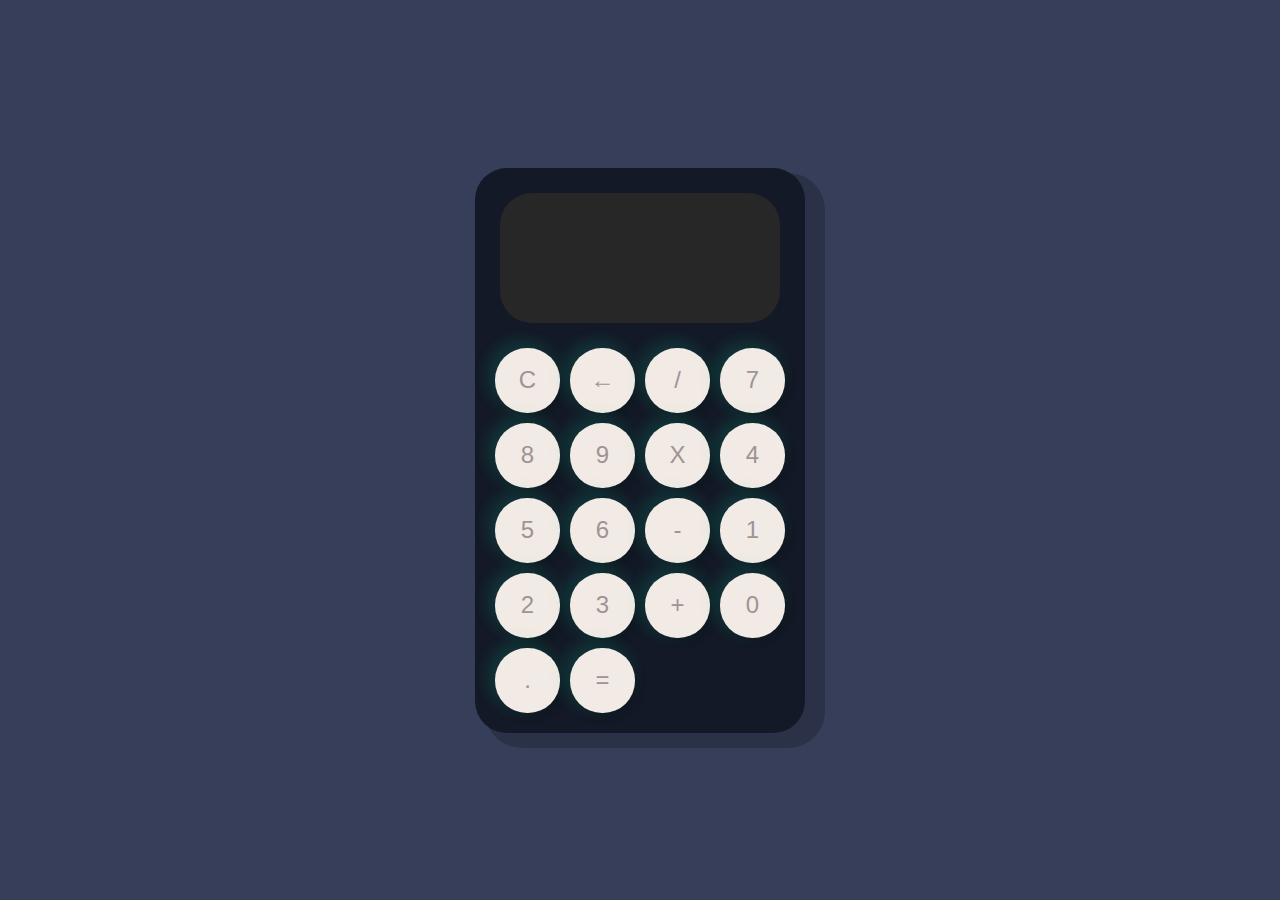
==== index.html @ da5be1a9 "Crea estilo base para calculadora" ====
<!DOCTYPE html>
<html lang="en">
<head>
    <meta charset="UTF-8">
    <meta http-equiv="X-UA-Compatible" content="IE=edge">
    <meta name="viewport" content="width=device-width, initial-scale=1.0">
    <title>Calculadora</title>
    <link rel="stylesheet" href="style.css">
    
</head>
<body>
    <div class="container">
        <div class="calculadora">
            <div class="display">
                <div id="valor-anterior"></div>
                <div id="actual"></div>
            </div>
        
            <button class="col-2">C</button>
            <button>&larr;</button>
            <button class="operador">/</button>
            <button class="numero">7</button>
            <button class="numero">8</button>
            <button class="numero">9</button>
            <button class="operador">X</button>
            <button class="numero">4</button>
            <button class="numero">5</button>
            <button class="numero">6</button>
            <button class="operador">-</button>
            <button class="numero">1</button>
            <button class="numero">2</button>
            <button class="numero">3</button>
            <button class="operador">+</button>
            <button class="col-2 numero">0</button>
            <button class="numero">.</button>
            <button class="opearador">=</button>
        </div>
    </div>
    
</body>
</html>
---- style.css ----
*{
    /* font-family: ; */
    color: #fff;
}

body {
    margin: 0;
    background-color: #363E59;
}

.container{
    display: flex;
    height: 100vh;
    align-items: center;
    justify-content: center;
}

.calculadora{
    display: grid;
    grid-template-columns: repeat(4, 75px);
    grid-template-rows: 160px repeat(5, 75px);
    background-color: #131926;
    padding: 15px;
    border-radius: 32px;
    box-shadow: 15px 10px 0px 5px #00000033;
}

button {
    color: #9e9494;
    cursor: pointer;
    margin: 5px;
    padding: 0;
    border-radius: 32px;
    font-size: 1.5em;
    border: none;
    background-color: #F2EAE4;
    box-shadow: 5px 5px 10px -3px #00000040, -5px -5px 15px 3px #00ffc11f;
}

/*verificar funcionamiento efecto al presionar boton*/
/* button:activate {
    background-color: #AFA3A3;
}

button:focus{
    outline: none;
} */

.display {
    grid-column: 1 / -1;
    padding: 16px;
    display: flex;
    margin: 10px 10px 20px;
    flex-direction: column;
    align-items: flex-end;
    background-color: #272727;
    border-radius: 32px;
    text-align: right;
    justify-content: space-between;
    word-break: break-all;
}
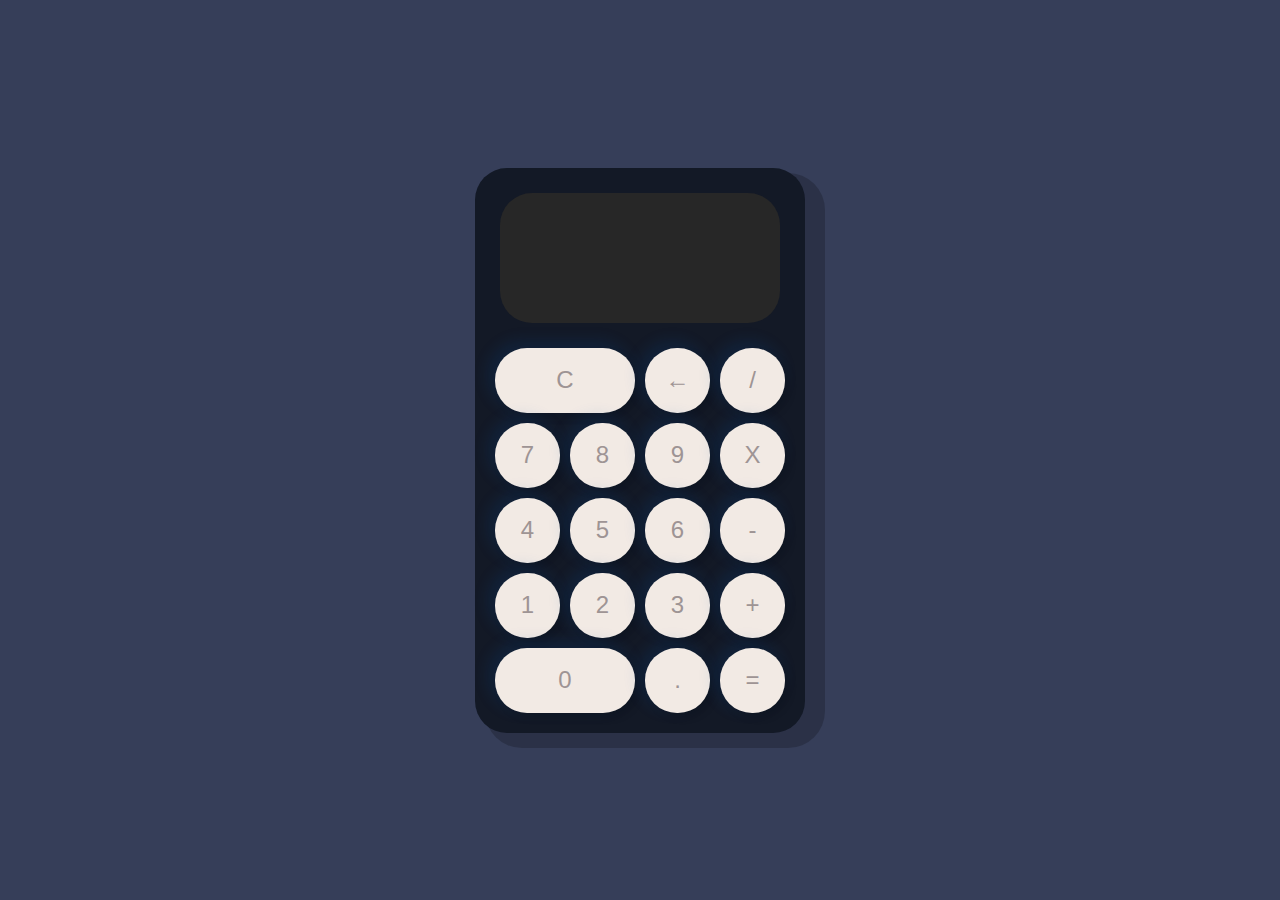
==== commit 28fda7f2: "Agrega estilo visual al presionar los botones de la calculadora" ====
--- a/index.html
+++ b/index.html
@@ -13,7 +13,7 @@
         <div class="calculadora">
             <div class="display">
                 <div id="valor-anterior"></div>
-                <div id="actual"></div>
+                <div id="valor-actual"></div>
             </div>
         
             <button class="col-2">C</button>
--- a/style.css
+++ b/style.css
@@ -34,17 +34,21 @@
     font-size: 1.5em;
     border: none;
     background-color: #F2EAE4;
-    box-shadow: 5px 5px 10px -3px #00000040, -5px -5px 15px 3px #00ffc11f;
+    box-shadow: 5px 5px 10px -3px #00000040, -5px -5px 15px 3px #0460c91f;
 }
 
 /*verificar funcionamiento efecto al presionar boton*/
-/* button:activate {
+ button:active {
     background-color: #AFA3A3;
 }
 
 button:focus{
     outline: none;
-} */
+} 
+
+.col-2{
+    grid-column: span 2;
+}
 
 .display {
     grid-column: 1 / -1;
@@ -58,4 +62,12 @@
     text-align: right;
     justify-content: space-between;
     word-break: break-all;
+}
+
+#valor-actual{
+    font-size: 1.5em;
+}
+
+#valor-anterior{
+    font-size: 2em;
 }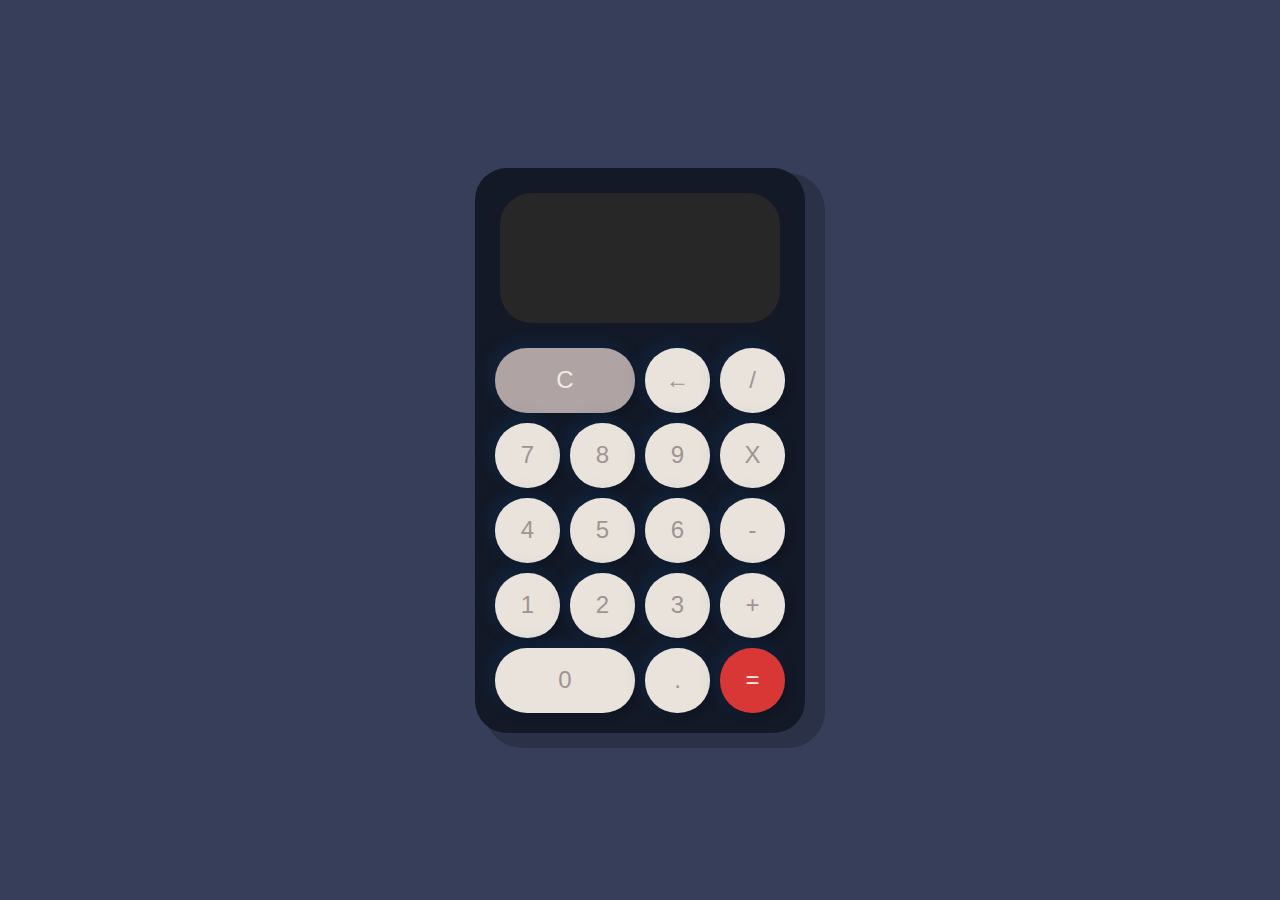
==== commit 8dfd9e82: "Agrega funcionalidad a Display para poder realizar operaciones" ====
--- a/index.html
+++ b/index.html
@@ -16,26 +16,26 @@
                 <div id="valor-actual"></div>
             </div>
         
-            <button class="col-2">C</button>
-            <button>&larr;</button>
-            <button class="operador">/</button>
+            <button class="col-2 boton-reset" onclick="display.borrarTodo()">C</button>
+            <button onclick="display.borrar()">&larr;</button>
+            <button class="operador" value="dividir">/</button>
             <button class="numero">7</button>
             <button class="numero">8</button>
             <button class="numero">9</button>
-            <button class="operador">X</button>
+            <button class="operador" value="multiplicar">X</button>
             <button class="numero">4</button>
             <button class="numero">5</button>
             <button class="numero">6</button>
-            <button class="operador">-</button>
+            <button class="operador" value="restar">-</button>
             <button class="numero">1</button>
             <button class="numero">2</button>
             <button class="numero">3</button>
-            <button class="operador">+</button>
+            <button class="operador" value="sumar">+</button>
             <button class="col-2 numero">0</button>
             <button class="numero">.</button>
-            <button class="opearador">=</button>
+            <button class="opearador boton-igual" value="igual">=</button>
         </div>
     </div>
-    
+    <script src="app.js" type="text/javascript"></script>
 </body>
 </html>--- a/style.css
+++ b/style.css
@@ -33,7 +33,7 @@
     border-radius: 32px;
     font-size: 1.5em;
     border: none;
-    background-color: #F2EAE4;
+    background-color: #EAE3DB;
     box-shadow: 5px 5px 10px -3px #00000040, -5px -5px 15px 3px #0460c91f;
 }
 
@@ -45,6 +45,16 @@
 button:focus{
     outline: none;
 } 
+
+.boton-igual{
+    background-color: #D93636;
+    color: #F2EAE4;
+}
+
+.boton-reset{
+    background-color: #AFA3A3;
+    color: #F2EAE4;
+}
 
 .col-2{
     grid-column: span 2;
